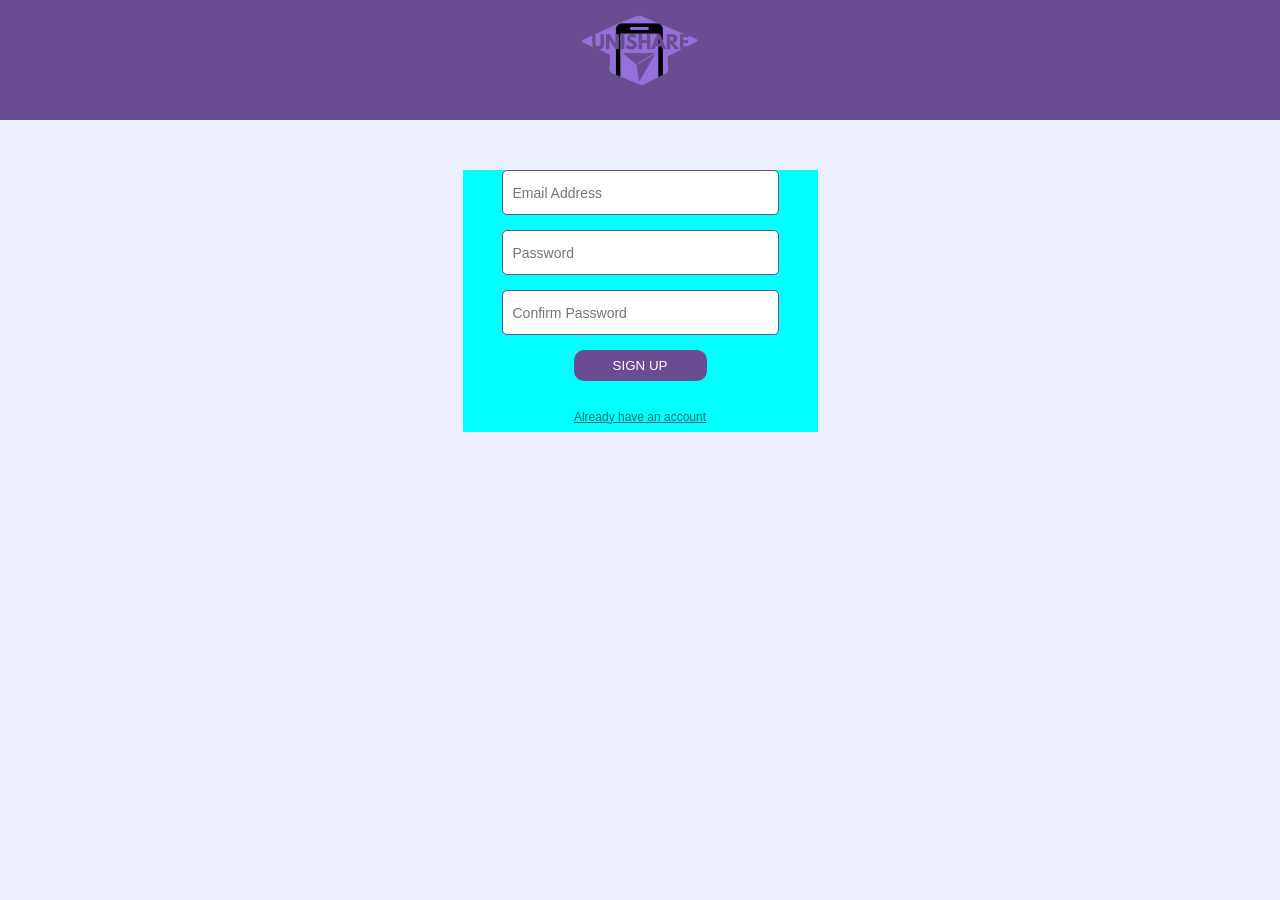
==== signup.html @ 7507f485 "ahaha ha" ====
<!DOCTYPE html>
<html lang="en">
<head>
  <meta charset="UTF-8">
  <meta name="viewport" content="width=device-width, initial-scale=1.0">
  <title>Campus Rental App - Sign Up</title>
  <link rel="stylesheet" href="style.css">
</head>
<body>
  <div class="container">
    <!-- Header -->
    <div class="header">
      <img src="images/imagesunishare-logo.png.png" alt="Unishare logo" class="logo">
    </div>

    <!-- SignUp Form -->
    <div class="form-container">
      <input type="email" id="signupEmail" placeholder="Email Address">
      <input type="password" id="signupPassword" placeholder="Password">
      <input type="password" id="confirmPassword" placeholder="Confirm Password">
      <button id="signupBtn">SIGN UP</button>
      <button id="goLogin">Already have an account</button>
    </div>
  </div>

  <script src="script.js"></script>
</body>
</html>
---- style.css ----
/* General reset */
body, html {
  margin: 0;
  padding: 0;
  font-family: Arial, sans-serif;
  background-color: #ebeffe;
}

/* Container */
.container {
  display: flex;
  flex-direction: column;
  align-items: center;
  min-height: 100vh;
}

/* Header */
.header {
  width: 100%;
  height: 120px;
  background-color: #6a4c93;
  display: flex;
  justify-content: center;
  align-items: center;
  position: relative;
}

.logo {
  width: 125px;
  height: 125px;
  object-fit: cover;
  position: relative;
  z-index: 10;

}

/* Form container */
.form-container {
  display: flex;
  flex-direction: column;
  align-items: center;
  margin-top: 50px;
  gap: 15px;
  background-color: aqua;
  width: 355px;
  height: max-content;
}

/* Inputs */
input {
  width: 255px;
  height: 43px;
  padding: 0 10px;
  border: 1px solid #6a4c93;
  border-radius: 5px;
  font-size: 14px;
}

/* Buttons */
button {
  width: 133px;
  height: 31px;
  background-color: #6a4c93;
  color: white;
  border: none;
  border-radius: 10px;
  cursor: pointer;
}

button:hover {
  background-color: #3f1082;
}

/* Secondary button */
button#goSignup, button#goLogin {
  width: auto;
  background: none;
  color: #00000094;
  text-decoration: underline;
  font-size: 12px;
  margin-top: 5px;
}
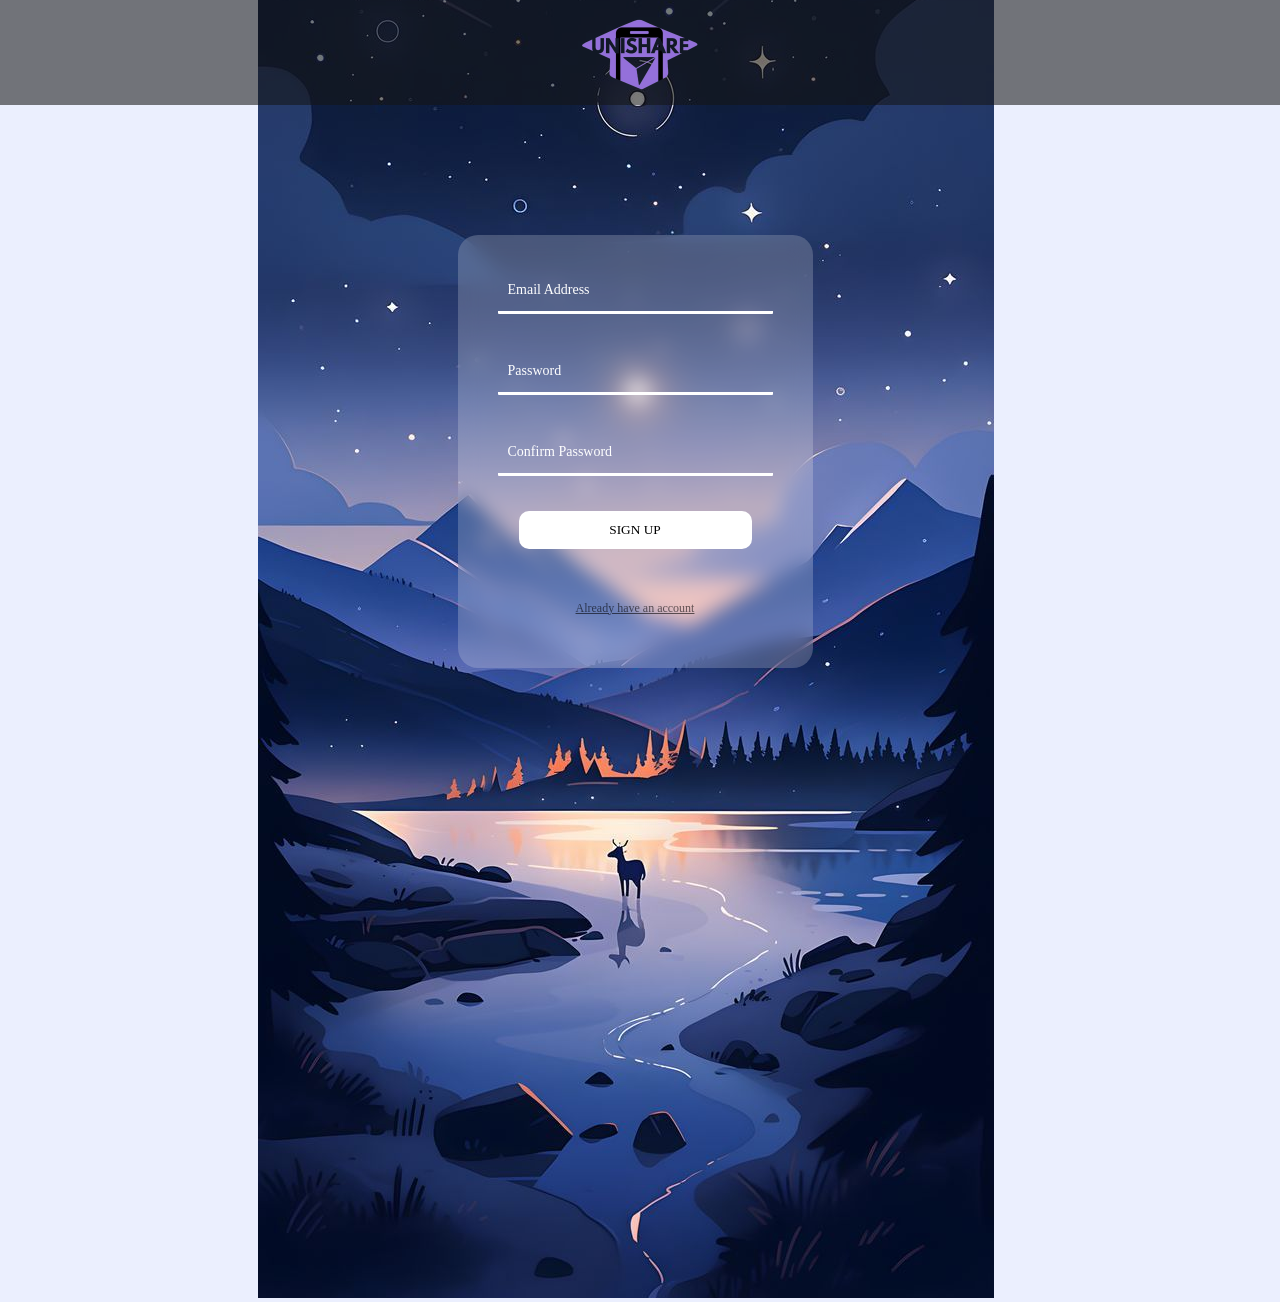
==== commit b928e8cd: "disable zoom" ====
--- a/signup.html
+++ b/signup.html
@@ -12,7 +12,10 @@
     <div class="header">
       <img src="images/imagesunishare-logo.png.png" alt="Unishare logo" class="logo">
     </div>
-
+       <div class="bg_container">
+          <div class ="background_img">
+            <img src="images/Dreamy Deer On A Frozen Lake.jpg" alt="basta background" class="bg">
+          </div>
     <!-- SignUp Form -->
     <div class="form-container">
       <input type="email" id="signupEmail" placeholder="Email Address">
@@ -22,6 +25,7 @@
       <button id="goLogin">Already have an account</button>
     </div>
   </div>
+  </div>
 
   <script src="script.js"></script>
 </body>
--- a/style.css
+++ b/style.css
@@ -1,4 +1,9 @@
 /* General reset */
+@font-face {
+  font-family: poppins;
+  src: url(fontstyle\yPoppins.ttf);
+  font-weight: normal;
+}
 body, html {
   margin: 0;
   padding: 0;
@@ -17,12 +22,14 @@
 /* Header */
 .header {
   width: 100%;
-  height: 120px;
-  background-color: #6a4c93;
+  height: 105px;
+  /* background-color: #6a4c9380; */
+  background-color: #15151590;
   display: flex;
   justify-content: center;
   align-items: center;
   position: relative;
+  z-index: 2;
 }
 
 .logo {
@@ -31,6 +38,21 @@
   object-fit: cover;
   position: relative;
   z-index: 10;
+  top: 12px;
+
+}
+
+/*bg*/
+.bg_container {
+  position: relative;
+  top: -420px;
+  left: -230px;
+}
+
+.background_img {
+  position: absolute;
+  top: 300px;
+  left: 250px;
 
 }
 
@@ -40,35 +62,51 @@
   flex-direction: column;
   align-items: center;
   margin-top: 50px;
-  gap: 15px;
-  background-color: aqua;
+  gap: 35px;
+  border-radius: 20px;
+  background-color: rgb(255, 255, 255,0.2);
+  backdrop-filter: blur(10px) ;
   width: 355px;
-  height: max-content;
+  height: 400px;
+  padding-top: 33px;
+  margin-top: 550px;
+  margin-left: 450px;
 }
 
-/* Inputs */
+/* Input bar */
 input {
   width: 255px;
   height: 43px;
   padding: 0 10px;
-  border: 1px solid #6a4c93;
-  border-radius: 5px;
+  border-bottom: 3px solid #ffffff;
+  border-top: 0px;
+  border-left: 0px;
+  border-right: 0px;
+  background-color: transparent;
+  border-radius: 1px;
   font-size: 14px;
+  font-family: poppins;
+}
+
+input::placeholder {
+  color: white;
 }
 
 /* Buttons */
 button {
-  width: 133px;
-  height: 31px;
-  background-color: #6a4c93;
-  color: white;
+  width: 233px;
+  height: 38px;
+  background-color: #ffffff;
+  font-family: poppins;
+  color: black;
   border: none;
   border-radius: 10px;
   cursor: pointer;
 }
 
 button:hover {
-  background-color: #3f1082;
+  background-color: #cccbcd;
+  color: #ffffff;
 }
 
 /* Secondary button */
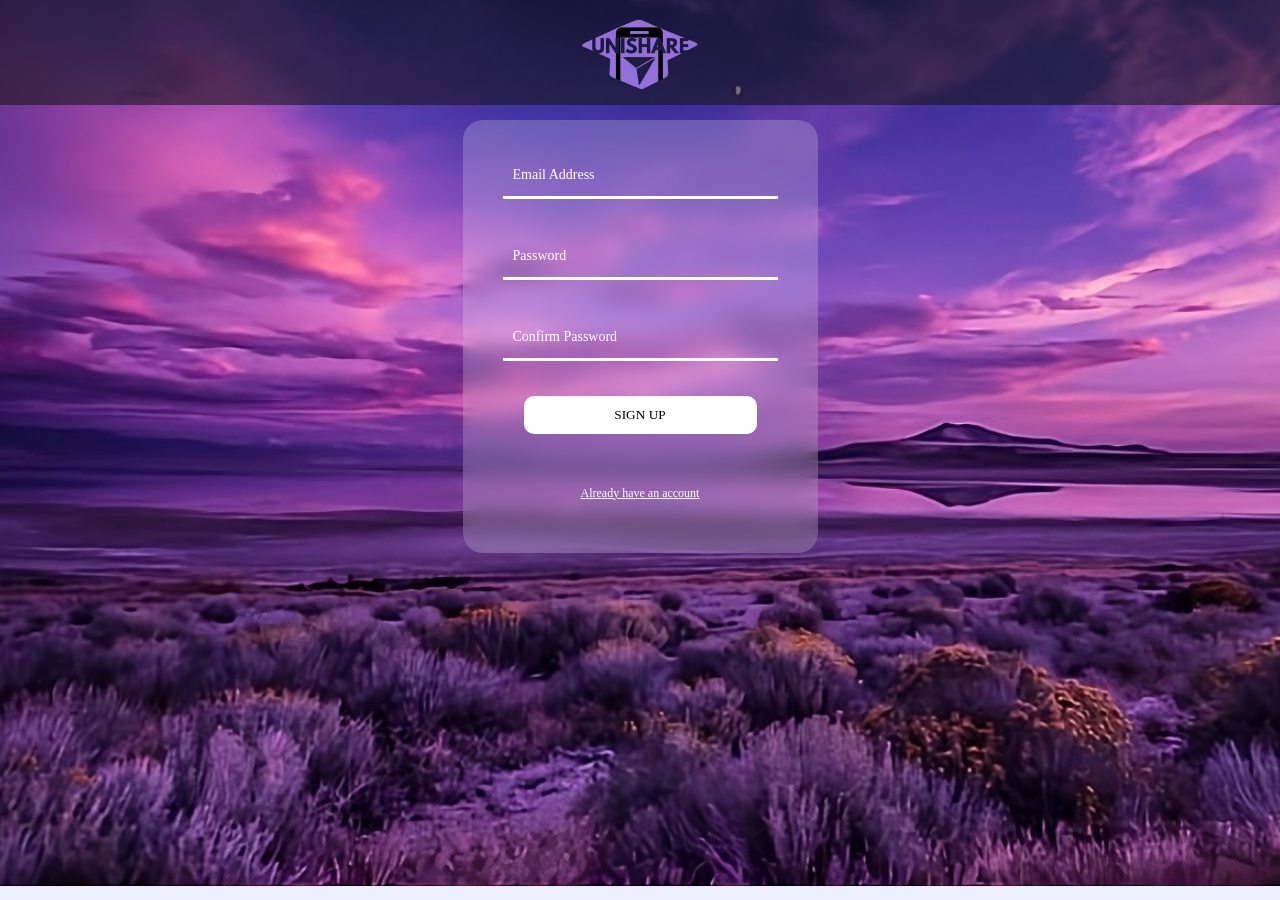
==== commit 72fff328: "Added a new background" ====
--- a/signup.html
+++ b/signup.html
@@ -14,7 +14,7 @@
     </div>
        <div class="bg_container">
           <div class ="background_img">
-            <img src="images/Dreamy Deer On A Frozen Lake.jpg" alt="basta background" class="bg">
+            <img src="images/upscalemedia-transformed.jpeg" alt="basta background" class="bg">
           </div>
     <!-- SignUp Form -->
     <div class="form-container">
--- a/style.css
+++ b/style.css
@@ -1,7 +1,7 @@
 /* General reset */
 @font-face {
   font-family: poppins;
-  src: url(fontstyle\yPoppins.ttf);
+  src: url(fontstyle/yPoppins.ttf);
   font-weight: normal;
 }
 body, html {
@@ -10,11 +10,14 @@
   font-family: Arial, sans-serif;
   background-color: #ebeffe;
 }
+html, body {
+  overflow-x: hidden;
+}
 
 /* Container */
 .container {
   display: flex;
-  flex-direction: column;
+  flex-direction: column; 
   align-items: center;
   min-height: 100vh;
 }
@@ -44,16 +47,20 @@
 
 /*bg*/
 .bg_container {
-  position: relative;
-  top: -420px;
-  left: -230px;
+  position: absolute;
+  width: 100%;
+  height: 100%;
+  overflow: hidden;
 }
 
 .background_img {
   position: absolute;
-  top: 300px;
-  left: 250px;
-
+  left: 20px;
+  transform: scale(1.1);
+}
+.img {
+  max-width: 100%;
+  height: auto;
 }
 
 /* Form container */
@@ -69,8 +76,9 @@
   width: 355px;
   height: 400px;
   padding-top: 33px;
-  margin-top: 550px;
-  margin-left: 450px;
+  /* margin-top: 550px;
+  margin-left: 450px; */
+  margin: 120px auto;
 }
 
 /* Input bar */
@@ -113,8 +121,8 @@
 button#goSignup, button#goLogin {
   width: auto;
   background: none;
-  color: #00000094;
+  color: #ffffff;
   text-decoration: underline;
   font-size: 12px;
   margin-top: 5px;
-}+}
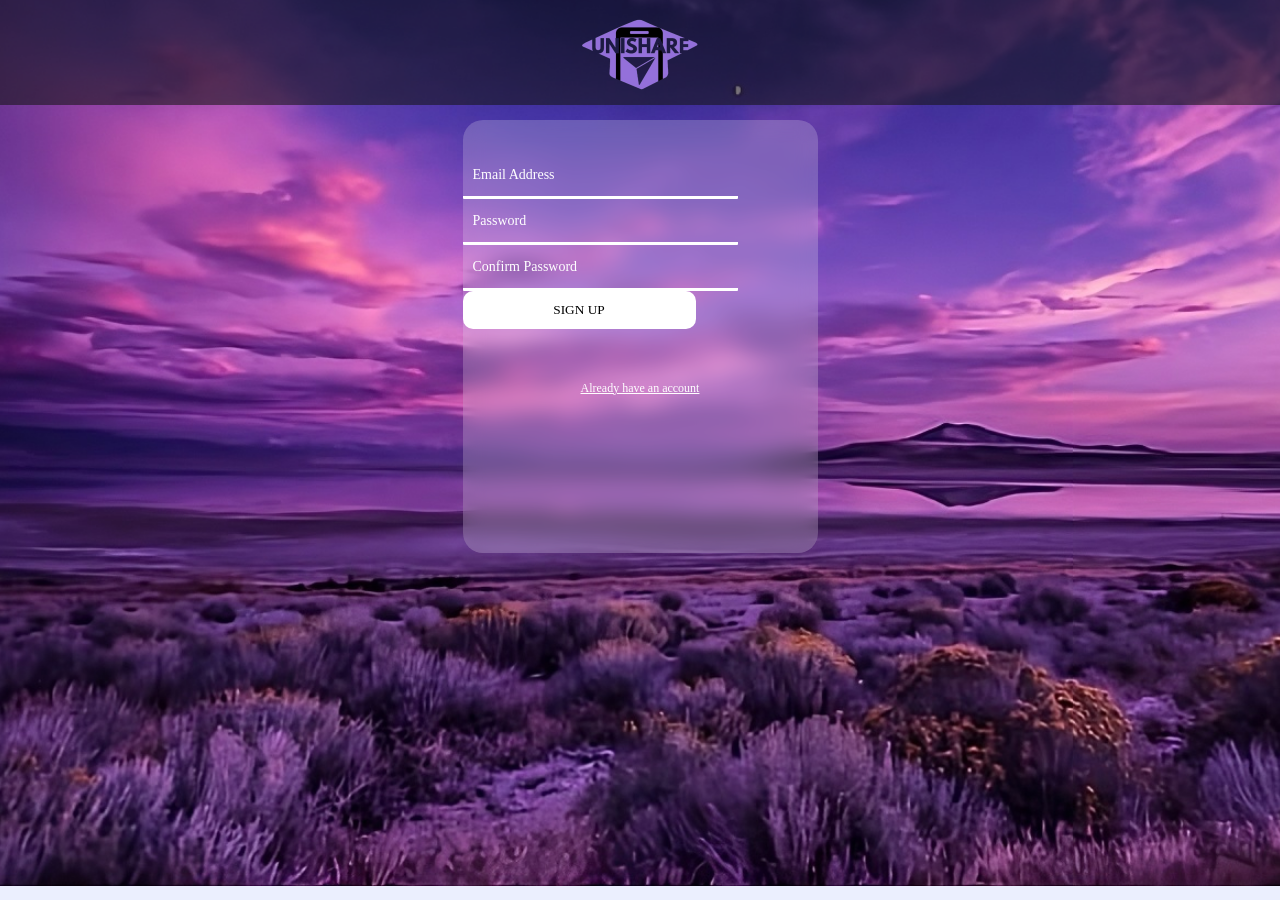
==== commit 187f0228: "Working login and signup page" ====
--- a/signup.html
+++ b/signup.html
@@ -2,7 +2,7 @@
 <html lang="en">
 <head>
   <meta charset="UTF-8">
-  <meta name="viewport" content="width=device-width, initial-scale=1.0">
+  <meta name="viewport" content="width=device-width, initial-scale=1.0, maximum scale = 1.0, user-scalable=no">
   <title>Campus Rental App - Sign Up</title>
   <link rel="stylesheet" href="style.css">
 </head>
@@ -18,10 +18,12 @@
           </div>
     <!-- SignUp Form -->
     <div class="form-container">
-      <input type="email" id="signupEmail" placeholder="Email Address">
-      <input type="password" id="signupPassword" placeholder="Password">
-      <input type="password" id="confirmPassword" placeholder="Confirm Password">
-      <button id="signupBtn">SIGN UP</button>
+      <form action="signup.php" method="POST">
+        <input type="email" name="email" id="signupEmail" placeholder="Email Address" required>
+        <input type="password" name="password" id="signupPassword" placeholder="Password" required>
+        <input type="password" name="confirmPassword" id="confirmPassword" placeholder="Confirm Password" required>
+        <button type="signupBtn">SIGN UP</button>
+      </form>
       <button id="goLogin">Already have an account</button>
     </div>
   </div>
